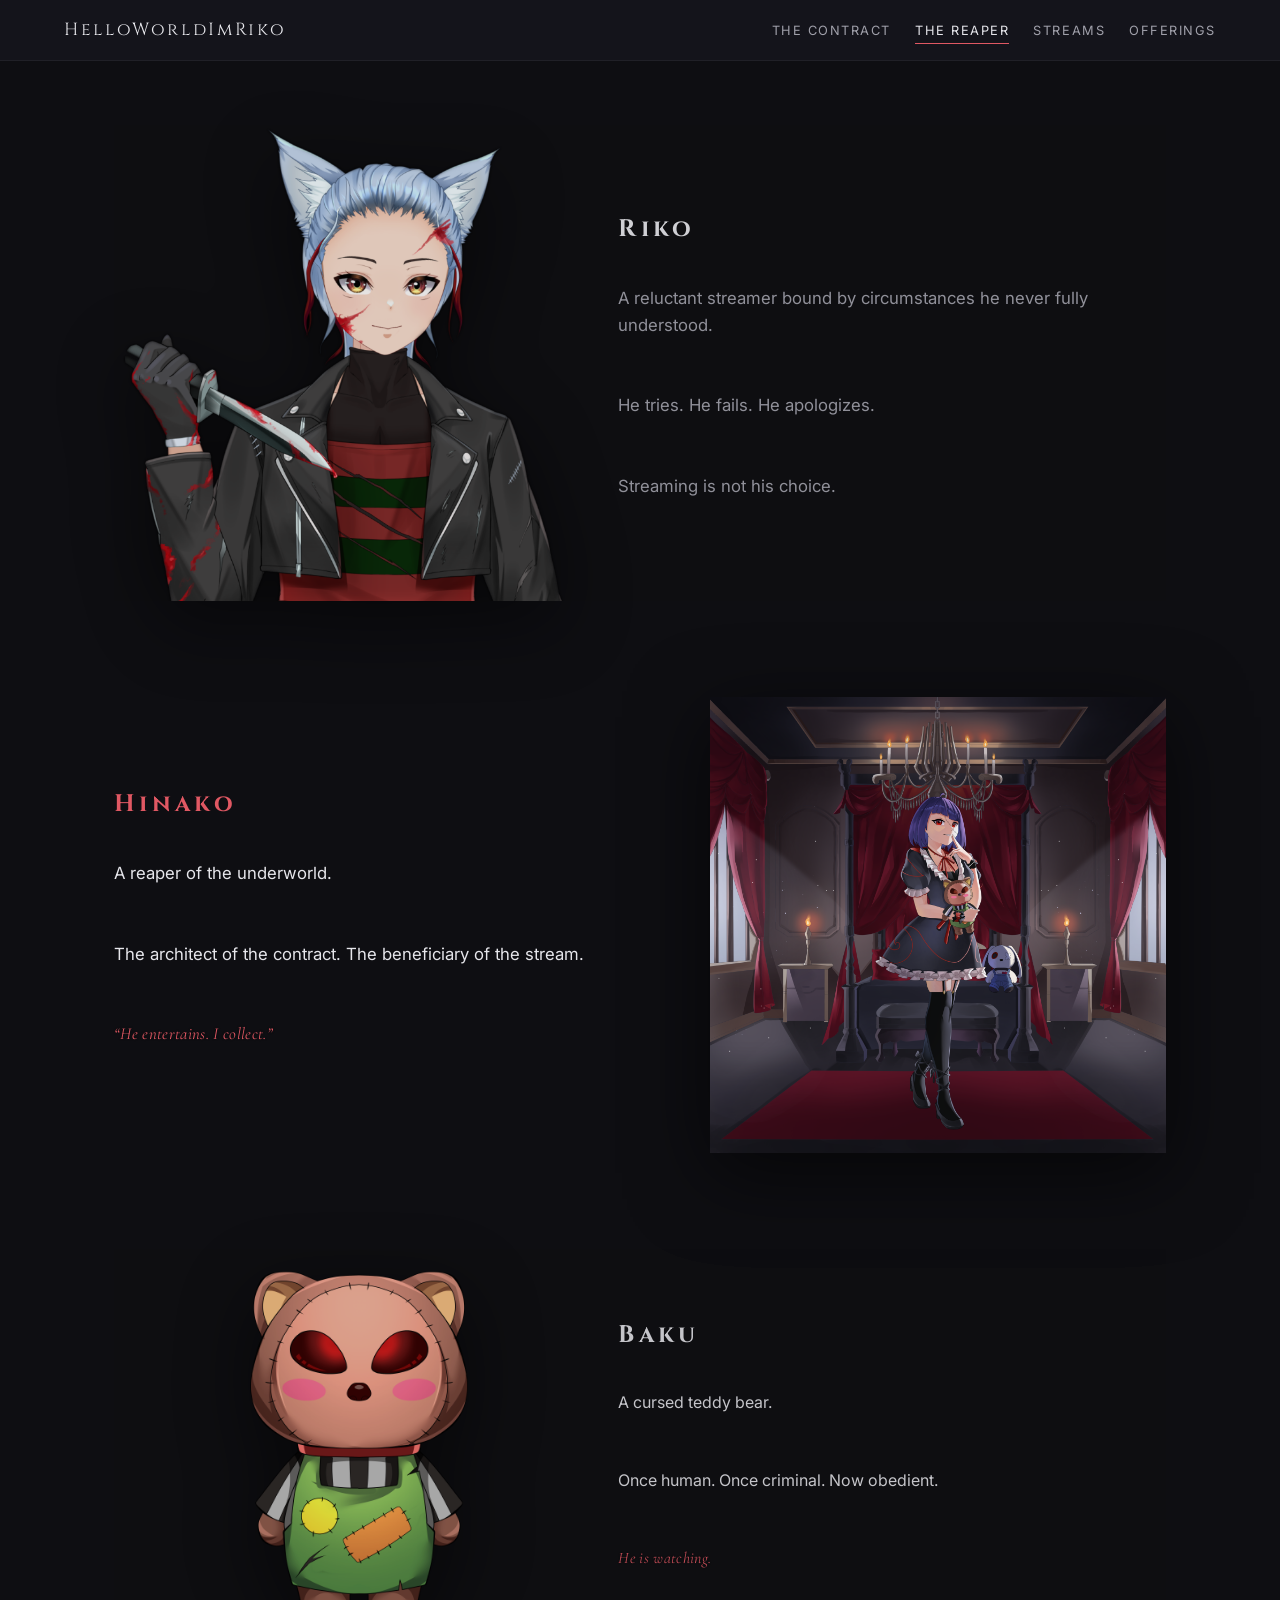
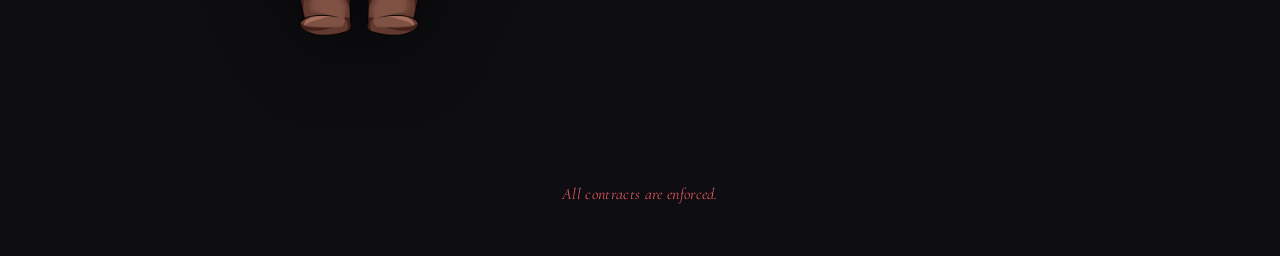
==== characters.html @ ff05c512 "initial commit of adding in the website files" ====
<!DOCTYPE html>
<html lang="en">
<head>
  <meta charset="UTF-8" />
  <title>The Contract Holders — Riko</title>

  <meta name="viewport" content="width=device-width, initial-scale=1.0" />

  <!-- Fonts -->
  <link rel="preconnect" href="https://fonts.googleapis.com">
  <link rel="preconnect" href="https://fonts.gstatic.com" crossorigin>
  <link href="https://fonts.googleapis.com/css2?family=Inter:wght@300;400;500;600&family=Cinzel:wght@400;600&family=Cormorant+Garamond:ital@1&display=swap" rel="stylesheet">

  <!-- CSS -->
  <link rel="stylesheet" href="assets/css/base.css">
  <link rel="stylesheet" href="assets/css/characters.css">
</head>

<body class="characters-page">

<header class="site-header">
  <nav class="main-nav">
    <a href="index.html" class="logo">HelloWorldImRiko</a>
<button
  class="menu-toggle"
  id="menuToggle"
  aria-label="Open navigation menu"
  aria-haspopup="true"
  aria-expanded="false">
  ☰
</button>

    <ul class="nav-links">
      <li><a href="lore.html">The Contract</a></li>
      <li><a href="characters.html" aria-current="page">The Reaper</a></li>
      <li><a href="streams.html">Streams</a></li>
      <li><a href="links.html">Offerings</a></li>
    </ul>
  </nav>
</header>

<main class="characters">

  <!-- RIKO -->
  <section class="character riko">
    <div class="character-media">
      <img src="assets/images/riko.png" alt="Riko">
    </div>

    <div class="character-text">
      <h2>Riko</h2>

      <p>
        A reluctant streamer bound by circumstances he never fully understood.
      </p>

      <p>
        He tries. He fails. He apologizes.
      </p>

      <p class="muted">
        Streaming is not his choice.
      </p>
    </div>
  </section>

  <!-- HINAKO -->
  <section class="character hinako">
    <div class="character-media">
      <img src="assets/images/hinako.png" alt="Hinako">
    </div>

    <div class="character-text">
      <h2>Hinako</h2>

      <p>
        A reaper of the underworld.
      </p>

      <p>
        The architect of the contract. The beneficiary of the stream.
      </p>

      <p class="whisper">
        “He entertains. I collect.”
      </p>
    </div>
  </section>

  <!-- BAKU -->
  <section class="character baku">
    <div class="character-media">
      <img src="assets/images/baku.png" alt="Baku">
    </div>

    <div class="character-text">
      <h2>Baku</h2>

      <p>
        A cursed teddy bear.
      </p>

      <p>
        Once human. Once criminal. Now obedient.
      </p>

      <p class="whisper">
        He is watching.
      </p>
    </div>
  </section>

</main>

<footer class="site-footer">
  <p class="whisper">
    All contracts are enforced.
  </p>
</footer>

<!-- MOBILE MENU -->
<div
  class="mobile-menu hidden"
  id="mobileMenu"
  role="dialog"
  aria-modal="true"
  aria-label="Site navigation">
  <button class="menu-close" id="menuClose" aria-label="Close menu">
    ✕
  </button>

  <nav class="mobile-nav">
    <a href="index.html">Domain</a>
    <a href="lore.html">The Contract</a>
    <a href="characters.html">The Reaper</a>
    <a href="streams.html">Streams</a>
    <a href="links.html">Offerings</a>
  </nav>

  <p class="whisper">
    Navigation is permitted.
  </p>
</div>

<script src="assets/js/nav.js"></script>
</body>
</html>
---- assets/css/base.css ----
/* ===============================
   RESET
================================ */
*,
*::before,
*::after {
  box-sizing: border-box;
}

html, body {
  margin: 0;
  padding: 0;
}

/* ===============================
   VARIABLES
================================ */
:root {
  --bg: #0e0e12;
  --bg-soft: #14141b;
  --text: #e6e6eb;
  --muted: #a0a0aa;
  --red: #e05863;
  --blue: #7aa2ff;

  --font-body: 'Inter', system-ui, sans-serif;
  --font-title: 'Cinzel', serif;
  --font-whisper: 'Cormorant Garamond', serif;
}

/* ===============================
   BASE
================================ */
body {
  background: var(--bg);
  color: var(--text);
  font-family: var(--font-body);
  line-height: 1.6;
  min-height: 100vh;
  display: flex;
  flex-direction: column;
}

a {
  color: inherit;
  text-decoration: none;
}

img {
  max-width: 100%;
  display: block;
}

/* ===============================
   HEADER / NAV
================================ */
.site-header {
  background: var(--bg-soft);
  border-bottom: 1px solid rgba(255, 255, 255, 0.05);
}

.main-nav {
  max-width: 1200px;
  margin: 0 auto;
  padding: 1rem 1.5rem;

  display: flex;
  align-items: center;
  justify-content: space-between;
}

.logo {
  font-family: var(--font-title);
  letter-spacing: 0.15em;
  font-size: 1.1rem;
}

.nav-links {
  list-style: none;
  display: flex;
  gap: 1.5rem;
  margin: 0;
  padding: 0;
}

.nav-links a {
  font-size: 0.8rem;
  letter-spacing: 0.12em;
  text-transform: uppercase;
  color: var(--muted);
}

.nav-links a:hover {
  color: var(--text);
}

/* ===============================
   COMMON COMPONENTS
================================ */
.cta {
  padding: 0.75rem 1.75rem;
  border: 1px solid var(--red);
  font-size: 0.85rem;
  letter-spacing: 0.12em;
  text-transform: uppercase;
  transition: background 0.2s ease, color 0.2s ease;
}

.cta:hover {
  background: var(--red);
  color: #fff;
}

.whisper {
  font-family: var(--font-whisper);
  font-style: italic;
  color: var(--red);

  opacity: 1;
  letter-spacing: 0.02em;

  /* subtle separation from dark background */
  text-shadow: 0 0 2px rgba(0, 0, 0, 0.65);
}

/* ===============================
   GLOBAL DEPTH POLISH
================================ */

.site-header,
.site-footer,
.hero,
.lore-container,
.schedule-row,
.offering,
.character {
  backdrop-filter: saturate(1.05);
}

/* ===============================
   PAGE FADE-IN
================================ */

body {
  animation: pageFade 0.4s ease-out;
}

@keyframes pageFade {
  from {
    opacity: 0;
  }
  to {
    opacity: 1;
  }
}

/* ===============================
   NAV POLISH
================================ */

.nav-links a[aria-current="page"] {
  color: var(--text);
  position: relative;
}

.nav-links a[aria-current="page"]::after {
  content: "";
  position: absolute;
  left: 0;
  bottom: -6px;
  width: 100%;
  height: 1px;
  background: var(--red);
}

/* ===============================
   IMAGE CONSISTENCY
================================ */

img {
  image-rendering: auto;
  filter: drop-shadow(0 12px 30px rgba(0, 0, 0, 0.5));
}

/* ===============================
   FOOTER
================================ */
.site-footer {
  padding: 2rem 1.5rem;
  text-align: center;

  display: flex;
  justify-content: center;
}

/* ===============================
   MOBILE NAV (TEMP)
================================ */
@media (max-width: 768px) {
  .nav-links {
    display: none;
  }
}

/* ===============================
   MOBILE NAV TOGGLE
================================ */

.menu-toggle {
  display: none;
  background: none;
  border: none;
  color: var(--text);
  font-size: 1.4rem;
  cursor: pointer;
}

/* ===============================
   MOBILE MENU OVERLAY
================================ */

.mobile-menu {
  position: fixed;
  inset: 0;
  background: rgba(10, 10, 15, 0.97);
  z-index: 10000;

  display: flex;
  flex-direction: column;
  align-items: center;
  justify-content: center;
  gap: 2.5rem;
}

.mobile-menu.hidden {
  display: none;
}

.menu-close {
  position: absolute;
  top: 1.5rem;
  right: 1.5rem;

  background: none;
  border: none;
  color: var(--text);
  font-size: 1.5rem;
  cursor: pointer;
}

.menu-close:hover {
  color: var(--red);
}

.mobile-nav {
  display: flex;
  flex-direction: column;
  gap: 1.75rem;
  text-align: center;
}

.mobile-nav a {
  font-family: var(--font-title);
  letter-spacing: 0.18em;
  font-size: 1.25rem;
}

/* ===============================
   RESPONSIVE RULES
================================ */

@media (max-width: 768px) {
  .menu-toggle {
    display: block;
  }

  .nav-links {
    display: none;
  }
}

/* ===============================
   ACCESSIBLE FOCUS STYLES
================================ */

:focus-visible {
  outline: 2px solid var(--red);
  outline-offset: 4px;
}

.menu-toggle:focus-visible,
.menu-close:focus-visible,
.mobile-nav a:focus-visible {
  outline-color: var(--red);
}
---- assets/css/characters.css ----
/* ===============================
   CHARACTERS PAGE
================================ */

.characters {
  max-width: 1100px;
  margin: 0 auto;
  padding: 4rem 1.5rem 5rem;

  display: flex;
  flex-direction: column;
  gap: 6rem;
}

/* ===============================
   CHARACTER BLOCK (BASE)
================================ */

.character {
  display: grid;
  grid-template-columns: 1fr 1.2fr;
  gap: 3rem;
  align-items: center;
}

/* Media */
.character-media {
  display: flex;
  justify-content: center;
}

.character-media img {
  max-height: 70vh;
  object-fit: contain;
  filter: drop-shadow(0 20px 40px rgba(0,0,0,0.6));
}

/* Text */
.character-text {
  display: flex;
  flex-direction: column;
  gap: 1.25rem;
}

.character-text h2 {
  font-family: var(--font-title);
  letter-spacing: 0.18em;
  margin: 0;
}

.character-text p {
  font-size: 1.05rem;
}

/* ===============================
   RIKO (SMALLER PRESENCE)
================================ */

.character.riko {
  opacity: 0.9;
}

.character.riko .character-media img {
  max-height: 60vh;
}

.character.riko .character-text p {
  color: var(--muted);
}

/* ===============================
   HINAKO (DOMINANT)
================================ */

.character.hinako {
  grid-template-columns: 1.2fr 1fr;
}

.character.hinako .character-text {
  order: -1;
}

.character.hinako h2 {
  color: var(--red);
}

.character.hinako .character-media img {
  max-height: 75vh;
}

/* ===============================
   BAKU (UNSETTLING)
================================ */

.character.baku {
  opacity: 0.85;
}

.character.baku .character-media img {
  max-height: 45vh;
}

.character.baku .character-text p {
  font-size: 1rem;
}

/* ===============================
   MUTED TEXT
================================ */

.muted {
  color: var(--muted);
}

/* ===============================
   MOBILE
================================ */

@media (max-width: 768px) {

  .characters {
    gap: 4rem;
  }

  .character {
    grid-template-columns: 1fr;
    text-align: center;
  }

  .character.hinako .character-text {
    order: 0;
  }

  .character-media img {
    max-height: 50vh;
  }
}
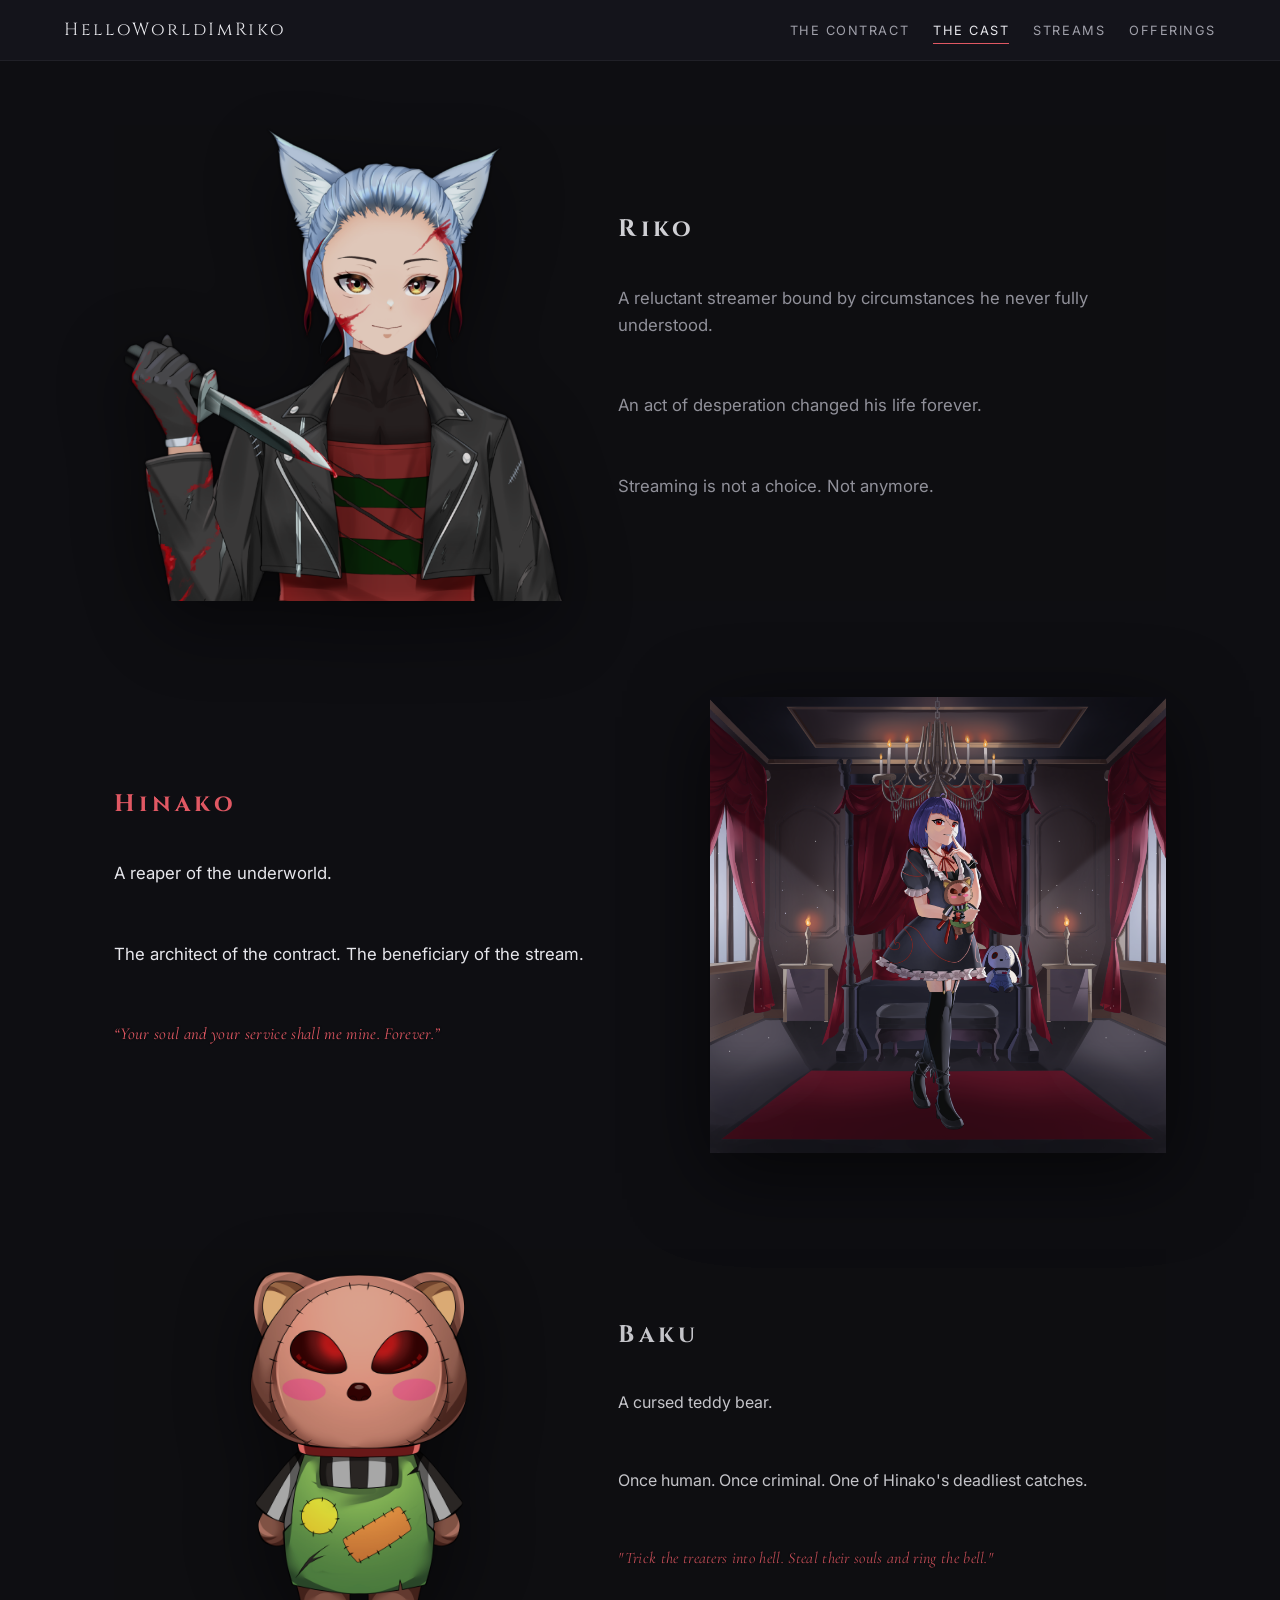
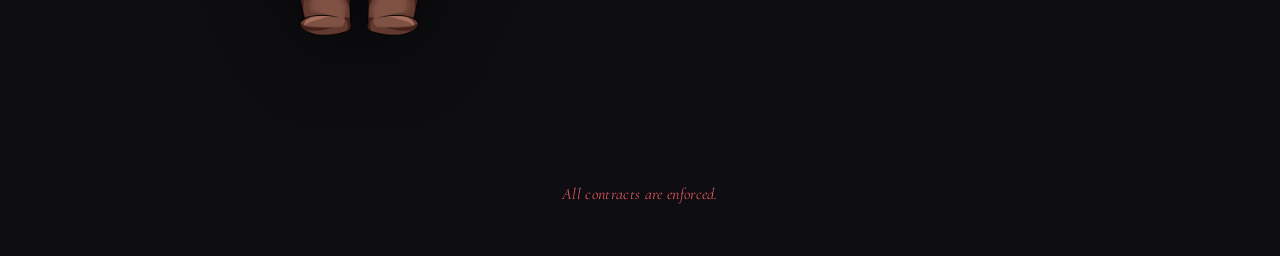
==== commit 6863b87f: "Update characters.html" ====
--- a/characters.html
+++ b/characters.html
@@ -32,7 +32,7 @@
 
     <ul class="nav-links">
       <li><a href="lore.html">The Contract</a></li>
-      <li><a href="characters.html" aria-current="page">The Reaper</a></li>
+      <li><a href="characters.html" aria-current="page">The Cast</a></li>
       <li><a href="streams.html">Streams</a></li>
       <li><a href="links.html">Offerings</a></li>
     </ul>
@@ -55,11 +55,11 @@
       </p>
 
       <p>
-        He tries. He fails. He apologizes.
+        An act of desperation changed his life forever.
       </p>
 
       <p class="muted">
-        Streaming is not his choice.
+        Streaming is not a choice. Not anymore.
       </p>
     </div>
   </section>
@@ -82,7 +82,7 @@
       </p>
 
       <p class="whisper">
-        “He entertains. I collect.”
+        “Your soul and your service shall me mine. Forever.”
       </p>
     </div>
   </section>
@@ -101,11 +101,11 @@
       </p>
 
       <p>
-        Once human. Once criminal. Now obedient.
+        Once human. Once criminal. One of Hinako's deadliest catches.
       </p>
 
       <p class="whisper">
-        He is watching.
+        "Trick the treaters into hell. Steal their souls and ring the bell."
       </p>
     </div>
   </section>
@@ -144,4 +144,4 @@
 
 <script src="assets/js/nav.js"></script>
 </body>
-</html>+</html>
